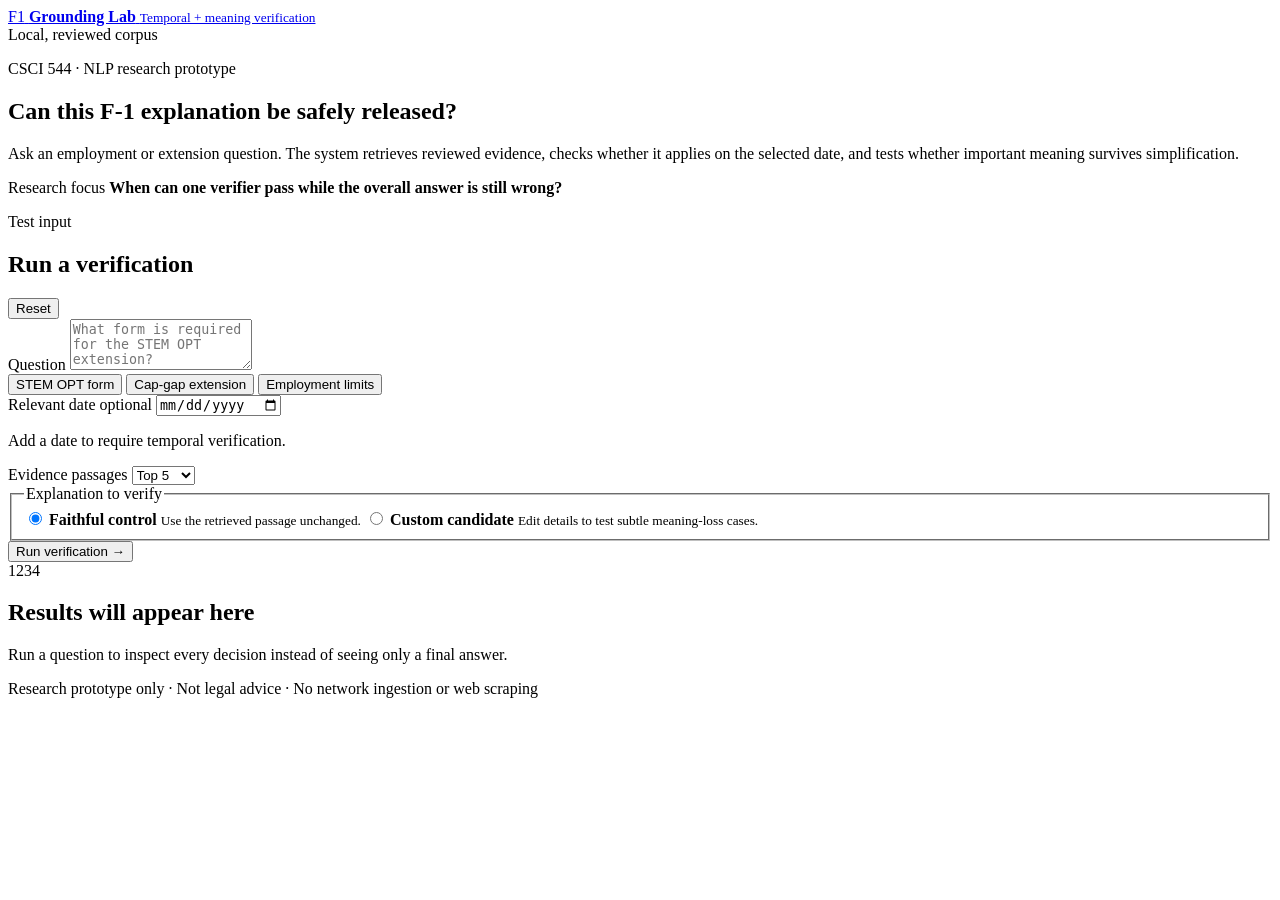
==== frontend/index.html @ c54507f2 "Add verified prototype dashboard" ====
<!doctype html>
<html lang="en">
  <head>
    <meta charset="utf-8" />
    <meta name="viewport" content="width=device-width, initial-scale=1" />
    <meta
      name="description"
      content="Test temporal grounding and meaning-preservation verification for F-1 employment guidance."
    />
    <title>F-1 Grounding Lab</title>
    <link rel="stylesheet" href="/static/styles.css" />
    <script src="/static/app.js" defer></script>
  </head>
  <body>
    <header class="site-header">
      <a class="brand" href="/app" aria-label="F-1 Grounding Lab home">
        <span class="brand-mark" aria-hidden="true">F1</span>
        <span>
          <strong>Grounding Lab</strong>
          <small>Temporal + meaning verification</small>
        </span>
      </a>
      <div class="system-state" title="The prototype runs only against locally reviewed documents.">
        <span class="state-dot"></span>
        Local, reviewed corpus
      </div>
    </header>

    <main>
      <section class="hero">
        <div>
          <p class="eyebrow">CSCI 544 · NLP research prototype</p>
          <h1>Can this F-1 explanation be safely released?</h1>
          <p class="lede">
            Ask an employment or extension question. The system retrieves reviewed evidence,
            checks whether it applies on the selected date, and tests whether important meaning
            survives simplification.
          </p>
        </div>
        <div class="research-note">
          <span>Research focus</span>
          <strong>When can one verifier pass while the overall answer is still wrong?</strong>
        </div>
      </section>

      <section class="workspace">
        <form id="query-form" class="query-panel">
          <div class="panel-heading">
            <div>
              <p class="step-label">Test input</p>
              <h2>Run a verification</h2>
            </div>
            <button id="reset-button" class="text-button" type="button">Reset</button>
          </div>

          <label for="question">Question</label>
          <textarea
            id="question"
            name="question"
            rows="3"
            required
            placeholder="What form is required for the STEM OPT extension?"
          ></textarea>

          <div class="examples" aria-label="Example questions">
            <button type="button" data-question="What form is required for the STEM OPT extension?">
              STEM OPT form
            </button>
            <button type="button" data-question="How does the cap-gap employment extension work?">
              Cap-gap extension
            </button>
            <button type="button" data-question="What are the employment limits for F-1 students?">
              Employment limits
            </button>
          </div>

          <div class="field-grid">
            <div>
              <label for="relevant-date">Relevant date <span class="optional">optional</span></label>
              <input id="relevant-date" name="relevant-date" type="date" />
              <p class="field-help">Add a date to require temporal verification.</p>
            </div>
            <div>
              <label for="top-k">Evidence passages</label>
              <select id="top-k" name="top-k">
                <option value="3">Top 3</option>
                <option value="5" selected>Top 5</option>
                <option value="10">Top 10</option>
              </select>
            </div>
          </div>

          <fieldset>
            <legend>Explanation to verify</legend>
            <label class="mode-card">
              <input type="radio" name="generator-mode" value="extractive_baseline" checked />
              <span>
                <strong>Faithful control</strong>
                <small>Use the retrieved passage unchanged.</small>
              </span>
            </label>
            <label class="mode-card">
              <input type="radio" name="generator-mode" value="provided_candidate" />
              <span>
                <strong>Custom candidate</strong>
                <small>Edit details to test subtle meaning-loss cases.</small>
              </span>
            </label>
          </fieldset>

          <div id="candidate-field" class="candidate-field" hidden>
            <label for="candidate-explanation">Candidate explanation</label>
            <textarea
              id="candidate-explanation"
              name="candidate-explanation"
              rows="5"
              placeholder="Paste or write a plain-language explanation to verify."
            ></textarea>
          </div>

          <button id="submit-button" class="primary-button" type="submit">
            <span>Run verification</span>
            <span aria-hidden="true">→</span>
          </button>
          <p id="form-error" class="form-error" role="alert" hidden></p>
        </form>

        <section id="results-panel" class="results-panel" aria-live="polite">
          <div id="empty-state" class="empty-state">
            <div class="empty-graphic" aria-hidden="true">
              <span>1</span><i></i><span>2</span><i></i><span>3</span><i></i><span>4</span>
            </div>
            <h2>Results will appear here</h2>
            <p>Run a question to inspect every decision instead of seeing only a final answer.</p>
          </div>

          <div id="loading-state" class="loading-state" hidden>
            <div class="spinner" aria-hidden="true"></div>
            <h2>Checking the explanation</h2>
            <p>Retrieving evidence and running both verification stages…</p>
          </div>

          <div id="results" hidden>
            <div class="result-header">
              <div>
                <p class="step-label">Final system decision</p>
                <div class="verdict-line">
                  <span id="verdict-icon" class="verdict-icon"></span>
                  <h2 id="verdict-title"></h2>
                </div>
                <p id="verdict-message"></p>
              </div>
              <span id="verdict-badge" class="badge"></span>
            </div>

            <div id="pipeline" class="pipeline" aria-label="Verification pipeline"></div>

            <article id="answer-card" class="result-card" hidden>
              <div class="card-title-row">
                <h3 id="answer-card-title">Released answer</h3>
                <span id="answer-state" class="badge"></span>
              </div>
              <p id="answer-text" class="answer-text"></p>
            </article>

            <article class="result-card">
              <div class="card-title-row">
                <div>
                  <p class="step-label">Stage 1</p>
                  <h3>Retrieved evidence</h3>
                </div>
                <span id="hit-count" class="count-pill"></span>
              </div>
              <div id="evidence-list" class="evidence-list"></div>
            </article>

            <article id="meaning-card" class="result-card" hidden>
              <div class="card-title-row">
                <div>
                  <p class="step-label">Stage 2</p>
                  <h3>Critical-fact checks</h3>
                </div>
                <div id="preservation-score" class="score-ring" aria-label="Critical fact preservation score"></div>
              </div>
              <div id="fact-summary" class="fact-summary"></div>
              <div class="table-wrap">
                <table>
                  <thead>
                    <tr>
                      <th>Fact type</th>
                      <th>Source fact</th>
                      <th>Status</th>
                      <th>Coverage</th>
                    </tr>
                  </thead>
                  <tbody id="facts-body"></tbody>
                </table>
              </div>
            </article>

            <details class="raw-result">
              <summary>Developer view · raw JSON</summary>
              <div class="raw-toolbar">
                <button id="copy-json" class="text-button" type="button">Copy JSON</button>
              </div>
              <pre id="raw-json"></pre>
            </details>
          </div>
        </section>
      </section>
    </main>

    <footer>
      Research prototype only · Not legal advice · No network ingestion or web scraping
    </footer>
  </body>
</html>
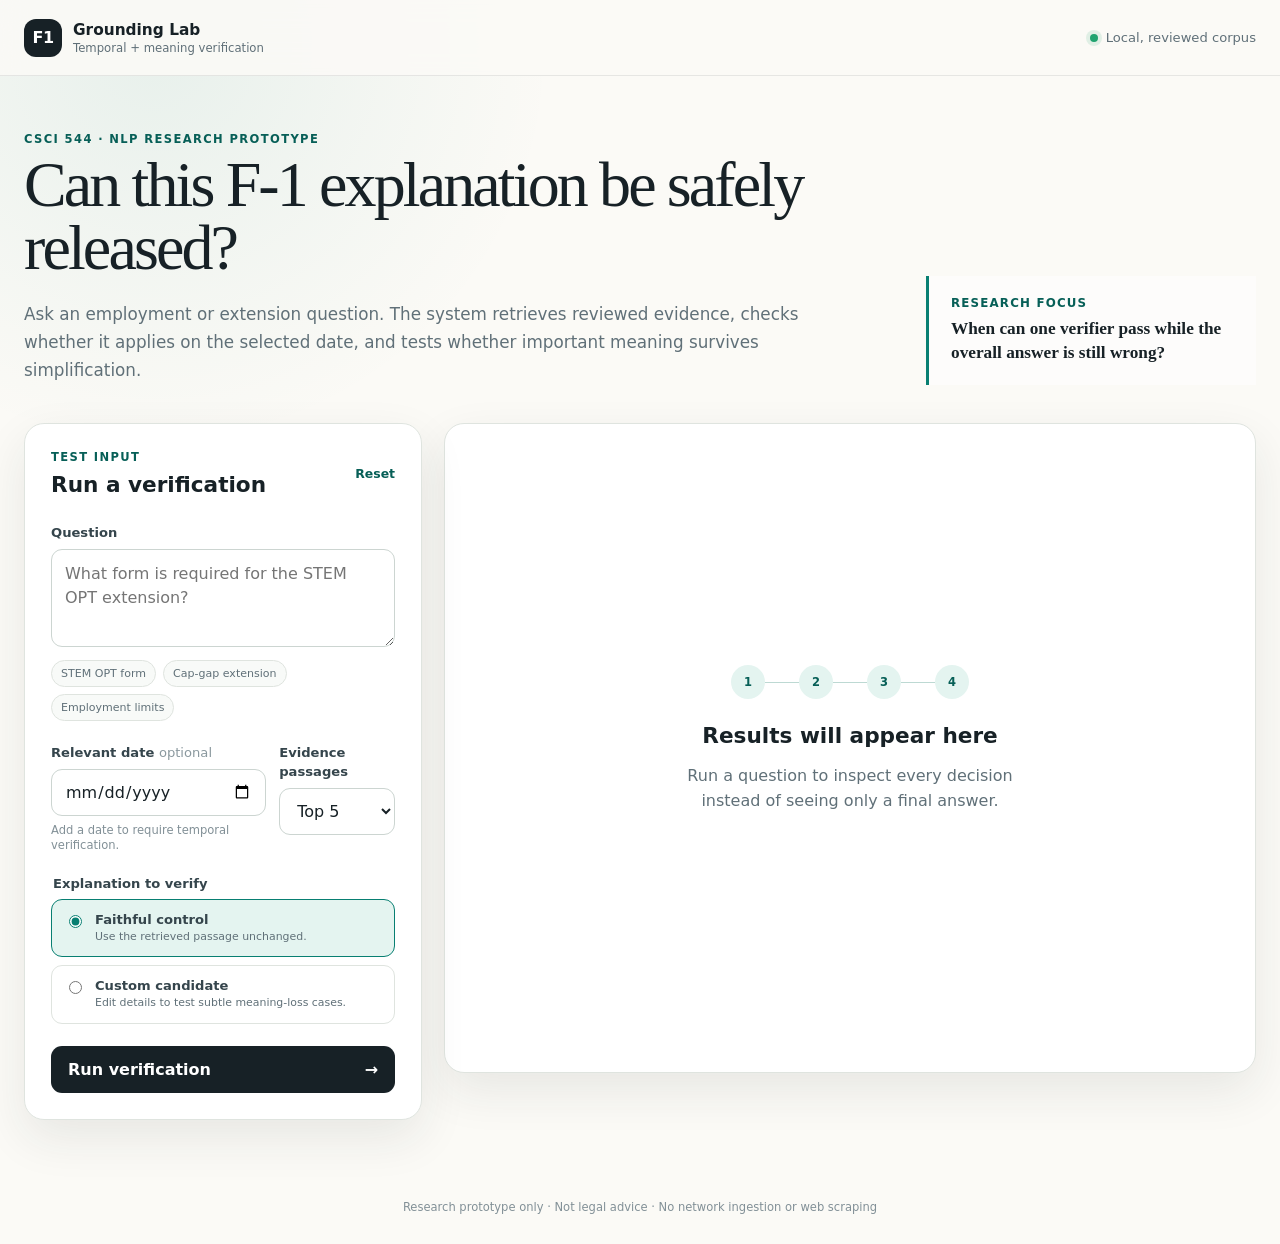
==== commit 57f98ce4: "Support styled direct frontend preview" ====
--- a/frontend/index.html
+++ b/frontend/index.html
@@ -8,8 +8,9 @@
       content="Test temporal grounding and meaning-preservation verification for F-1 employment guidance."
     />
     <title>F-1 Grounding Lab</title>
-    <link rel="stylesheet" href="/static/styles.css" />
-    <script src="/static/app.js" defer></script>
+    <!-- Relative asset paths support both FastAPI and a direct file preview. -->
+    <link rel="stylesheet" href="styles.css" />
+    <script src="app.js" defer></script>
   </head>
   <body>
     <header class="site-header">
--- a/frontend/styles.css
+++ b/frontend/styles.css
@@ -0,0 +1,184 @@
+:root {
+  --ink: #172126;
+  --muted: #607078;
+  --paper: #fbfaf6;
+  --surface: #ffffff;
+  --line: #dfe4df;
+  --teal: #087f72;
+  --teal-dark: #075f57;
+  --teal-soft: #e4f4f0;
+  --amber: #a65e00;
+  --amber-soft: #fff1d6;
+  --red: #b43a3a;
+  --red-soft: #fde7e5;
+  --blue: #376c93;
+  --blue-soft: #e8f1f7;
+  --shadow: 0 18px 48px rgba(30, 45, 41, 0.09);
+  color-scheme: light;
+  font-family: Inter, ui-sans-serif, system-ui, -apple-system, BlinkMacSystemFont, "Segoe UI", sans-serif;
+}
+
+* { box-sizing: border-box; }
+[hidden] { display: none !important; }
+
+body {
+  margin: 0;
+  min-width: 320px;
+  color: var(--ink);
+  background:
+    radial-gradient(circle at 12% 4%, rgba(8, 127, 114, 0.08), transparent 25rem),
+    var(--paper);
+}
+
+button, input, select, textarea { font: inherit; }
+button { cursor: pointer; }
+
+.site-header {
+  height: 76px;
+  display: flex;
+  align-items: center;
+  justify-content: space-between;
+  padding: 0 max(24px, calc((100vw - 1400px) / 2));
+  border-bottom: 1px solid rgba(23, 33, 38, 0.09);
+  background: rgba(251, 250, 246, 0.88);
+  backdrop-filter: blur(16px);
+  position: sticky;
+  top: 0;
+  z-index: 10;
+}
+
+.brand { display: flex; gap: 11px; align-items: center; color: inherit; text-decoration: none; }
+.brand-mark {
+  display: grid; place-items: center; width: 38px; height: 38px;
+  border-radius: 12px; background: var(--ink); color: white; font-weight: 800; letter-spacing: -0.04em;
+}
+.brand strong, .brand small { display: block; }
+.brand strong { font-size: 0.96rem; }
+.brand small { margin-top: 2px; color: var(--muted); font-size: 0.73rem; }
+.system-state { display: flex; gap: 8px; align-items: center; color: var(--muted); font-size: 0.82rem; }
+.state-dot { width: 8px; height: 8px; border-radius: 50%; background: #20a36f; box-shadow: 0 0 0 4px rgba(32, 163, 111, 0.12); }
+
+main { max-width: 1400px; margin: 0 auto; padding: 56px 24px 80px; }
+.hero { display: grid; grid-template-columns: 1fr 330px; gap: 72px; align-items: end; margin-bottom: 38px; }
+.eyebrow, .step-label { margin: 0 0 8px; color: var(--teal-dark); font-weight: 800; font-size: 0.72rem; letter-spacing: 0.12em; text-transform: uppercase; }
+h1 { max-width: 850px; margin: 0; font-family: Georgia, "Times New Roman", serif; font-size: clamp(2.3rem, 5vw, 4.5rem); font-weight: 500; line-height: 0.98; letter-spacing: -0.045em; }
+.lede { max-width: 780px; margin: 22px 0 0; color: var(--muted); font-size: 1.05rem; line-height: 1.65; }
+.research-note { padding: 20px 22px; border-left: 3px solid var(--teal); background: rgba(255, 255, 255, 0.58); }
+.research-note span { display: block; margin-bottom: 7px; color: var(--teal-dark); font-size: 0.74rem; font-weight: 800; text-transform: uppercase; letter-spacing: 0.1em; }
+.research-note strong { font-family: Georgia, "Times New Roman", serif; font-size: 1.08rem; line-height: 1.38; }
+
+.workspace { display: grid; grid-template-columns: minmax(330px, 0.76fr) minmax(520px, 1.55fr); gap: 22px; align-items: start; }
+.query-panel, .results-panel { border: 1px solid var(--line); border-radius: 20px; background: var(--surface); box-shadow: var(--shadow); }
+.query-panel { padding: 26px; position: sticky; top: 98px; }
+.results-panel { min-height: 650px; padding: 30px; }
+.panel-heading, .card-title-row, .result-header, .verdict-line { display: flex; align-items: center; justify-content: space-between; gap: 16px; }
+.panel-heading { margin-bottom: 25px; }
+h2, h3, p { overflow-wrap: anywhere; }
+h2 { margin: 0; font-size: 1.35rem; }
+h3 { margin: 0; font-size: 1rem; }
+label, legend { color: #35454c; font-size: 0.82rem; font-weight: 700; }
+textarea, input[type="date"], select {
+  width: 100%; margin-top: 8px; border: 1px solid #ccd5d1; border-radius: 11px;
+  background: #fff; color: var(--ink); padding: 12px 13px; outline: none;
+}
+textarea { resize: vertical; line-height: 1.5; }
+textarea:focus, input:focus, select:focus { border-color: var(--teal); box-shadow: 0 0 0 3px rgba(8, 127, 114, 0.11); }
+.optional { color: #8a989e; font-weight: 500; }
+.field-help { margin: 7px 0 0; color: #829097; font-size: 0.72rem; line-height: 1.35; }
+.field-grid { display: grid; grid-template-columns: 1.3fr 0.7fr; gap: 13px; margin-top: 21px; }
+.examples { display: flex; gap: 7px; flex-wrap: wrap; margin-top: 9px; }
+.examples button { padding: 6px 9px; border: 1px solid var(--line); border-radius: 999px; background: #f8faf8; color: var(--muted); font-size: 0.69rem; }
+.examples button:hover { border-color: var(--teal); color: var(--teal-dark); }
+fieldset { display: grid; gap: 8px; margin: 22px 0 0; padding: 0; border: 0; }
+legend { margin-bottom: 8px; }
+.mode-card { display: flex; gap: 10px; align-items: flex-start; padding: 12px; border: 1px solid var(--line); border-radius: 11px; cursor: pointer; }
+.mode-card:has(input:checked) { border-color: var(--teal); background: var(--teal-soft); }
+.mode-card input { margin-top: 3px; accent-color: var(--teal); }
+.mode-card span, .mode-card strong, .mode-card small { display: block; }
+.mode-card small { margin-top: 3px; color: var(--muted); font-weight: 500; line-height: 1.35; }
+.candidate-field { margin-top: 20px; }
+.primary-button { width: 100%; display: flex; justify-content: space-between; align-items: center; margin-top: 22px; padding: 14px 17px; border: 0; border-radius: 11px; background: var(--ink); color: #fff; font-weight: 800; }
+.primary-button:hover { background: var(--teal-dark); }
+.primary-button:disabled { opacity: 0.58; cursor: wait; }
+.text-button { padding: 4px 0; border: 0; background: transparent; color: var(--teal-dark); font-weight: 750; font-size: 0.78rem; }
+.form-error { margin: 12px 0 0; color: var(--red); font-size: 0.82rem; line-height: 1.4; }
+
+.empty-state, .loading-state { min-height: 588px; display: flex; flex-direction: column; align-items: center; justify-content: center; text-align: center; }
+.empty-state p, .loading-state p { max-width: 380px; color: var(--muted); line-height: 1.55; }
+.empty-graphic { display: flex; align-items: center; margin-bottom: 24px; }
+.empty-graphic span { display: grid; place-items: center; width: 34px; height: 34px; border-radius: 50%; background: var(--teal-soft); color: var(--teal-dark); font-size: 0.72rem; font-weight: 800; }
+.empty-graphic i { display: block; width: 34px; height: 1px; background: #bdd9d3; }
+.spinner { width: 40px; height: 40px; margin-bottom: 20px; border: 3px solid var(--teal-soft); border-top-color: var(--teal); border-radius: 50%; animation: spin 0.8s linear infinite; }
+@keyframes spin { to { transform: rotate(360deg); } }
+
+.result-header { align-items: flex-start; padding: 3px 2px 27px; border-bottom: 1px solid var(--line); }
+.verdict-line { justify-content: flex-start; }
+.verdict-icon { display: grid; place-items: center; width: 27px; height: 27px; border-radius: 50%; font-weight: 900; }
+.result-header p:last-child { margin: 8px 0 0; color: var(--muted); line-height: 1.5; }
+.badge, .count-pill { display: inline-flex; align-items: center; border-radius: 999px; white-space: nowrap; font-weight: 800; font-size: 0.69rem; text-transform: uppercase; letter-spacing: 0.06em; }
+.badge { padding: 7px 10px; }
+.count-pill { padding: 5px 9px; background: #eef1ef; color: var(--muted); }
+.tone-safe { background: var(--teal-soft); color: var(--teal-dark); }
+.tone-unsafe { background: var(--red-soft); color: var(--red); }
+.tone-warning { background: var(--amber-soft); color: var(--amber); }
+.tone-neutral { background: #eef1ef; color: #5d6b72; }
+.tone-info { background: var(--blue-soft); color: var(--blue); }
+
+.pipeline { display: grid; grid-template-columns: repeat(4, 1fr); gap: 8px; margin: 24px 0; }
+.pipeline-step { min-width: 0; padding: 12px; border: 1px solid var(--line); border-radius: 11px; background: #fafbf9; }
+.pipeline-step span { display: block; margin-bottom: 5px; color: #829097; font-size: 0.63rem; font-weight: 800; text-transform: uppercase; letter-spacing: 0.08em; }
+.pipeline-step strong { display: block; font-size: 0.76rem; line-height: 1.35; }
+.pipeline-step.safe { border-color: #b9ded5; background: var(--teal-soft); }
+.pipeline-step.unsafe { border-color: #f0c7c2; background: var(--red-soft); }
+.pipeline-step.warning { border-color: #efd59e; background: var(--amber-soft); }
+
+.result-card { margin-top: 16px; padding: 20px; border: 1px solid var(--line); border-radius: 14px; }
+.answer-text { margin: 17px 0 2px; font-family: Georgia, "Times New Roman", serif; font-size: 1.08rem; line-height: 1.62; }
+.evidence-list { display: grid; gap: 10px; margin-top: 16px; }
+.evidence-item { padding: 15px; border-radius: 11px; background: #f7f8f6; border: 1px solid transparent; }
+.evidence-item:first-child { border-color: #b9ded5; background: #f3faf8; }
+.evidence-meta { display: flex; gap: 7px; flex-wrap: wrap; align-items: center; margin-bottom: 9px; color: var(--muted); font-size: 0.7rem; }
+.evidence-rank { display: grid; place-items: center; width: 22px; height: 22px; border-radius: 50%; background: var(--ink); color: white; font-weight: 800; }
+.evidence-text { margin: 0; color: #39494f; font-size: 0.84rem; line-height: 1.58; }
+.source-link { color: var(--teal-dark); text-decoration: none; font-weight: 700; }
+.source-link:hover { text-decoration: underline; }
+.no-data { margin: 18px 0 2px; padding: 19px; border-radius: 11px; color: var(--muted); background: #f7f8f6; text-align: center; line-height: 1.5; }
+
+.score-ring { --score: 0; width: 56px; height: 56px; display: grid; place-items: center; border-radius: 50%; background: conic-gradient(var(--teal) calc(var(--score) * 1%), #e7ece9 0); position: relative; font-size: 0.7rem; font-weight: 850; }
+.score-ring::before { content: ""; position: absolute; inset: 6px; border-radius: 50%; background: white; }
+.score-ring span { position: relative; }
+.fact-summary { display: flex; gap: 7px; flex-wrap: wrap; margin: 15px 0; }
+.table-wrap { overflow-x: auto; }
+table { width: 100%; border-collapse: collapse; font-size: 0.76rem; }
+th, td { padding: 11px 9px; border-top: 1px solid var(--line); text-align: left; vertical-align: top; line-height: 1.4; }
+th { color: var(--muted); font-size: 0.65rem; text-transform: uppercase; letter-spacing: 0.07em; }
+td:nth-child(2) { min-width: 250px; }
+.fact-type { color: var(--blue); font-weight: 800; text-transform: capitalize; }
+
+.raw-result { margin-top: 18px; border-top: 1px solid var(--line); }
+.raw-result summary { padding: 18px 3px 8px; color: var(--muted); cursor: pointer; font-size: 0.76rem; font-weight: 750; }
+.raw-toolbar { display: flex; justify-content: flex-end; }
+pre { max-height: 420px; overflow: auto; margin: 7px 0 0; padding: 15px; border-radius: 10px; background: #172126; color: #dce9e5; font-size: 0.7rem; line-height: 1.55; }
+footer { max-width: 1400px; margin: 0 auto; padding: 0 24px 30px; color: #829097; font-size: 0.72rem; text-align: center; }
+
+@media (max-width: 960px) {
+  .hero { grid-template-columns: 1fr; gap: 24px; }
+  .research-note { max-width: 620px; }
+  .workspace { grid-template-columns: 1fr; }
+  .query-panel { position: static; }
+}
+
+@media (max-width: 600px) {
+  .site-header { height: 68px; padding: 0 16px; }
+  .brand small, .system-state { display: none; }
+  main { padding: 38px 14px 60px; }
+  h1 { font-size: 2.45rem; }
+  .query-panel, .results-panel { padding: 20px 16px; border-radius: 15px; }
+  .field-grid { grid-template-columns: 1fr; }
+  .pipeline { grid-template-columns: 1fr 1fr; }
+  .result-header { flex-direction: column; }
+}
+
+@media (prefers-reduced-motion: reduce) {
+  *, *::before, *::after { scroll-behavior: auto !important; animation-duration: 0.01ms !important; }
+}
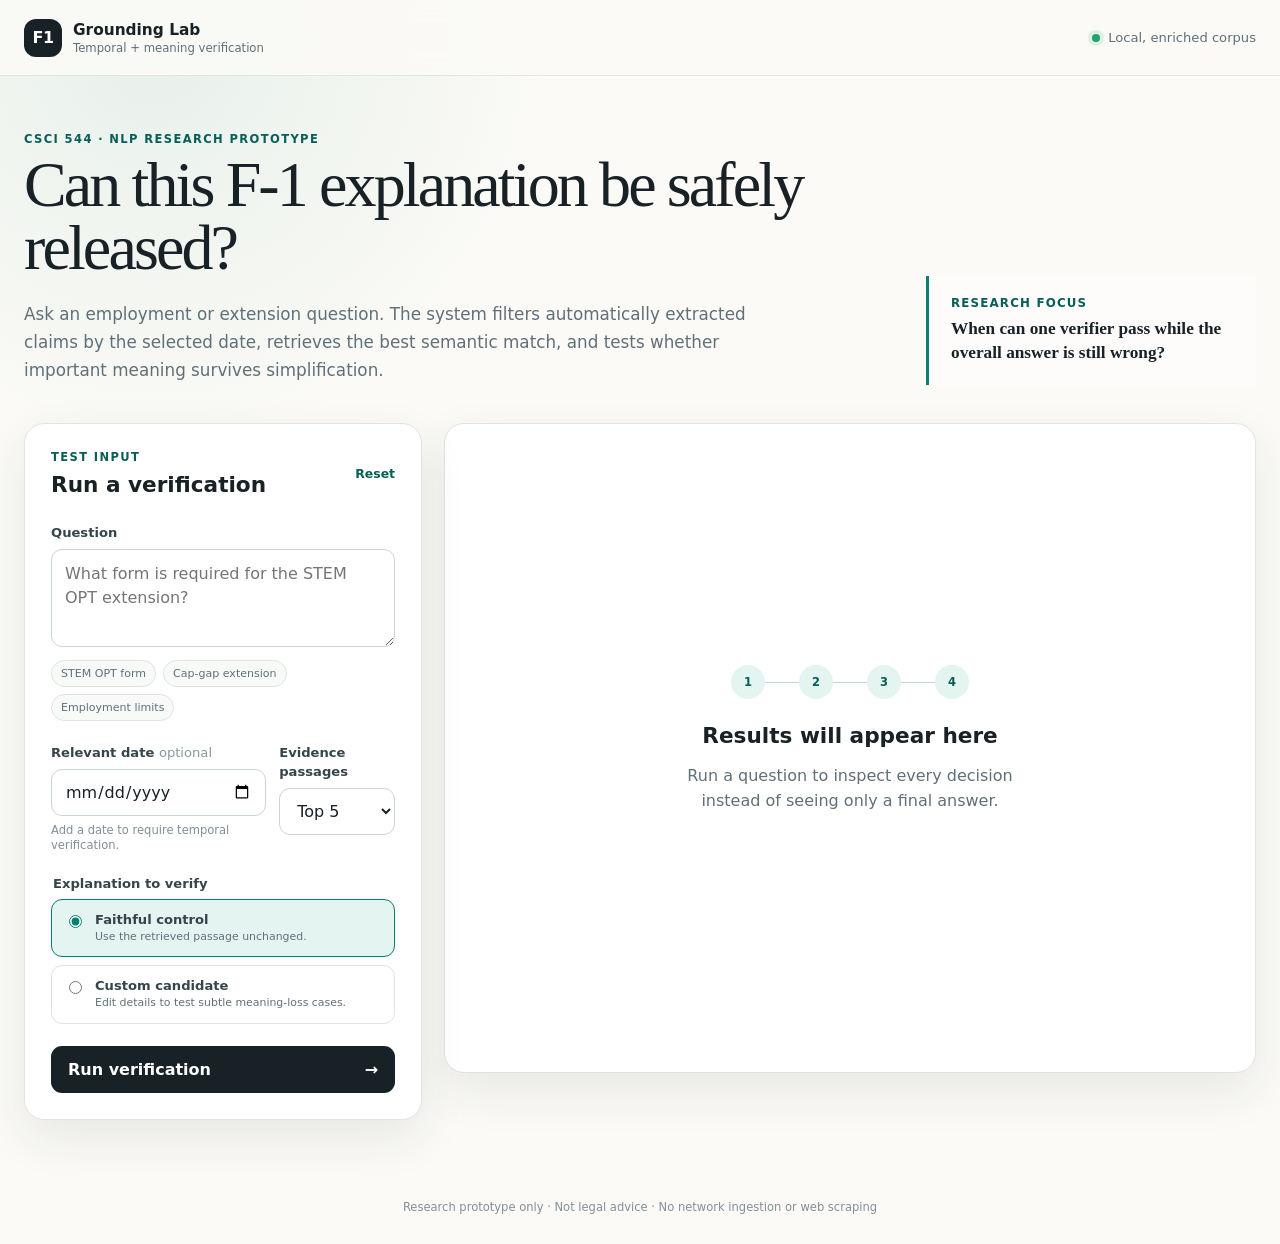
==== commit f957bd70: "Add automatic claim-level temporal retrieval" ====
--- a/frontend/index.html
+++ b/frontend/index.html
@@ -21,9 +21,9 @@
           <small>Temporal + meaning verification</small>
         </span>
       </a>
-      <div class="system-state" title="The prototype runs only against locally reviewed documents.">
+      <div class="system-state" title="The prototype runs against locally uploaded, automatically enriched claims.">
         <span class="state-dot"></span>
-        Local, reviewed corpus
+        Local, enriched corpus
       </div>
     </header>
 
@@ -33,9 +33,9 @@
           <p class="eyebrow">CSCI 544 · NLP research prototype</p>
           <h1>Can this F-1 explanation be safely released?</h1>
           <p class="lede">
-            Ask an employment or extension question. The system retrieves reviewed evidence,
-            checks whether it applies on the selected date, and tests whether important meaning
-            survives simplification.
+            Ask an employment or extension question. The system filters automatically extracted
+            claims by the selected date, retrieves the best semantic match, and tests whether
+            important meaning survives simplification.
           </p>
         </div>
         <div class="research-note">
